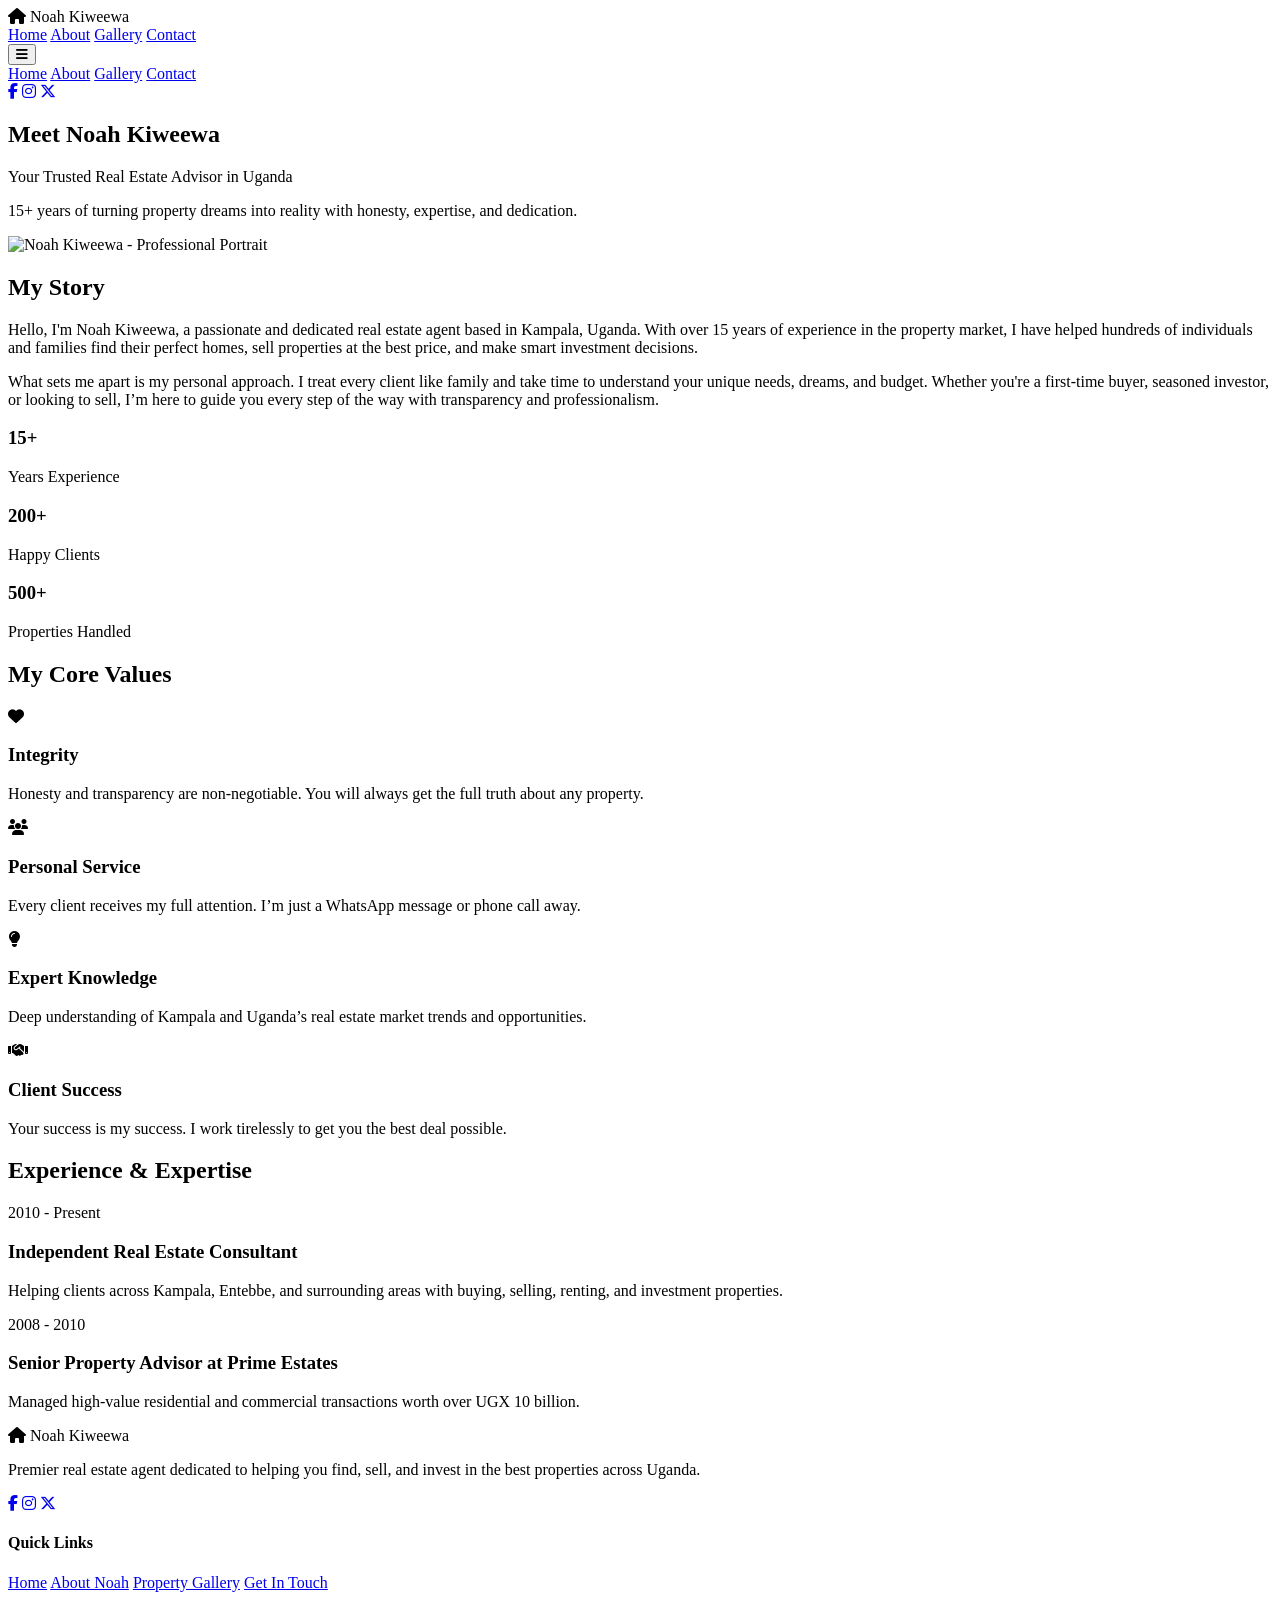
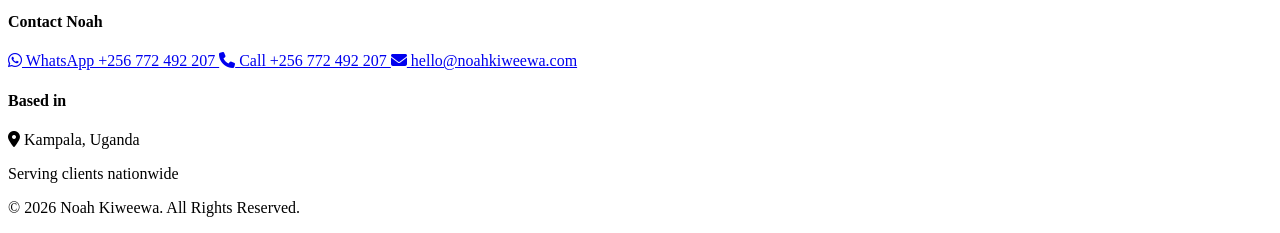
==== about.html @ 2a5d4256 "Add files via upload" ====
<!DOCTYPE html>
<html lang="en">
<head>
    <meta charset="UTF-8">
    <meta name="viewport" content="width=device-width, initial-scale=1.0">
    <meta name="description" content="About Noah Kiweewa - Trusted Real Estate Agent in Uganda with 15+ years experience helping clients buy, sell, and invest in prime properties.">
    <title>About Noah Kiweewa | Premier Real Estate Agent Uganda</title>
    
    <!-- Cloudflare Font Awesome -->
    <link rel="stylesheet" href="https://cdnjs.cloudflare.com/ajax/libs/font-awesome/6.5.1/css/all.min.css">
    
    <!-- Shared Main Styles -->
    <link rel="stylesheet" href="styles/mains.css">
    
    <!-- About Page Specific Styles -->
    <link rel="stylesheet" href="styles/about.css">
    
    <style>
        @import url('https://fonts.googleapis.com/css2?family=Playfair+Display:wght@400;700&family=Inter:wght@400;500;600&display=swap');
    </style>
</head>
<body>
    <!-- HEADER (shared) -->
    <header class="header">
        <div class="container">
            <div class="logo">
                <i class="fas fa-home"></i>
                <span>Noah Kiweewa</span>
            </div>
            
            <!-- Desktop Navigation -->
            <nav class="nav desktop-nav">
                <a href="index.html" class="nav-link">Home</a>
                <a href="about.html" class="nav-link active">About</a>
                <a href="gallery.html" class="nav-link">Gallery</a>
                <a href="contact.html" class="nav-link">Contact</a>
            </nav>

            <!-- Hamburger -->
            <button class="hamburger" id="hamburger" aria-label="Toggle menu">
                <i class="fas fa-bars"></i>
            </button>

            <!-- Mobile Menu -->
            <nav class="nav mobile-nav" id="mobile-nav">
                <a href="index.html" class="nav-link">Home</a>
                <a href="about.html" class="nav-link active">About</a>
                <a href="gallery.html" class="nav-link">Gallery</a>
                <a href="contact.html" class="nav-link">Contact</a>
                
                <div class="mobile-social">
                    <a href="https://www.facebook.com/noahkiweewa" target="_blank" aria-label="Facebook"><i class="fab fa-facebook-f"></i></a>
                    <a href="https://www.instagram.com/noahkiweewa" target="_blank" aria-label="Instagram"><i class="fab fa-instagram"></i></a>
                    <a href="https://www.x.com/noahkiweewa" target="_blank" aria-label="X"><i class="fab fa-x-twitter"></i></a>
                </div>
            </nav>
        </div>
    </header>

    <!-- HERO SECTION for About Page -->
    <section class="hero about-hero">
        <div class="hero-overlay"></div>
        <div class="container hero-content">
            <div class="hero-text">
                <h1 class="hero-title animate-fade-in">Meet Noah Kiweewa</h1>
                <p class="hero-subtitle animate-fade-in delay-300">Your Trusted Real Estate Advisor in Uganda</p>
                <p class="hero-tagline animate-fade-in delay-600">15+ years of turning property dreams into reality with honesty, expertise, and dedication.</p>
            </div>
        </div>
    </section>

    <!-- MAIN BODY CONTENT -->
    <main class="main-content">
        
        <!-- Introduction -->
        <section class="section about-intro">
            <div class="container">
                <div class="about-grid">
                    <div class="about-image">
                        <img src="https://picsum.photos/id/1011/800/900" alt="Noah Kiweewa - Professional Portrait" class="portrait">
                    </div>
                    <div class="about-text">
                        <h2>My Story</h2>
                        <p>
                            Hello, I'm Noah Kiweewa, a passionate and dedicated real estate agent based in Kampala, Uganda. 
                            With over 15 years of experience in the property market, I have helped hundreds of individuals and families 
                            find their perfect homes, sell properties at the best price, and make smart investment decisions.
                        </p>
                        <p>
                            What sets me apart is my personal approach. I treat every client like family and take time to understand 
                            your unique needs, dreams, and budget. Whether you're a first-time buyer, seasoned investor, or looking 
                            to sell, I’m here to guide you every step of the way with transparency and professionalism.
                        </p>
                        
                        <div class="stats">
                            <div class="stat-item">
                                <h3>15+</h3>
                                <p>Years Experience</p>
                            </div>
                            <div class="stat-item">
                                <h3>200+</h3>
                                <p>Happy Clients</p>
                            </div>
                            <div class="stat-item">
                                <h3>500+</h3>
                                <p>Properties Handled</p>
                            </div>
                        </div>
                    </div>
                </div>
            </div>
        </section>

        <!-- Values -->
        <section class="section values bg-light">
            <div class="container">
                <div class="section-header">
                    <h2>My Core Values</h2>
                </div>
                
                <div class="values-grid">
                    <div class="value-card">
                        <i class="fas fa-heart"></i>
                        <h3>Integrity</h3>
                        <p>Honesty and transparency are non-negotiable. You will always get the full truth about any property.</p>
                    </div>
                    <div class="value-card">
                        <i class="fas fa-users"></i>
                        <h3>Personal Service</h3>
                        <p>Every client receives my full attention. I’m just a WhatsApp message or phone call away.</p>
                    </div>
                    <div class="value-card">
                        <i class="fas fa-lightbulb"></i>
                        <h3>Expert Knowledge</h3>
                        <p>Deep understanding of Kampala and Uganda’s real estate market trends and opportunities.</p>
                    </div>
                    <div class="value-card">
                        <i class="fas fa-handshake"></i>
                        <h3>Client Success</h3>
                        <p>Your success is my success. I work tirelessly to get you the best deal possible.</p>
                    </div>
                </div>
            </div>
        </section>

        <!-- Experience -->
        <section class="section experience">
            <div class="container">
                <div class="section-header">
                    <h2>Experience & Expertise</h2>
                </div>
                
                <div class="timeline">
                    <div class="timeline-item">
                        <div class="timeline-year">2010 - Present</div>
                        <div class="timeline-content">
                            <h3>Independent Real Estate Consultant</h3>
                            <p>Helping clients across Kampala, Entebbe, and surrounding areas with buying, selling, renting, and investment properties.</p>
                        </div>
                    </div>
                    <div class="timeline-item">
                        <div class="timeline-year">2008 - 2010</div>
                        <div class="timeline-content">
                            <h3>Senior Property Advisor at Prime Estates</h3>
                            <p>Managed high-value residential and commercial transactions worth over UGX 10 billion.</p>
                        </div>
                    </div>
                </div>
            </div>
        </section>
    </main>

    <!-- FOOTER (shared) -->
    <footer class="footer">
        <div class="container">
            <div class="footer-grid">
                <div class="footer-col">
                    <div class="logo">
                        <i class="fas fa-home"></i>
                        <span>Noah Kiweewa</span>
                    </div>
                    <p>Premier real estate agent dedicated to helping you find, sell, and invest in the best properties across Uganda.</p>
                    <div class="social-icons">
                        <a href="https://www.facebook.com/noahkiweewa" target="_blank" aria-label="Facebook"><i class="fab fa-facebook-f"></i></a>
                        <a href="https://www.instagram.com/noahkiweewa" target="_blank" aria-label="Instagram"><i class="fab fa-instagram"></i></a>
                        <a href="https://www.x.com/noahkiweewa" target="_blank" aria-label="X"><i class="fab fa-x-twitter"></i></a>
                    </div>
                </div>
                
                <div class="footer-col">
                    <h4>Quick Links</h4>
                    <a href="index.html">Home</a>
                    <a href="about.html">About Noah</a>
                    <a href="gallery.html">Property Gallery</a>
                    <a href="contact.html">Get In Touch</a>
                </div>
                
                <div class="footer-col">
                    <h4>Contact Noah</h4>
                    <a href="https://wa.me/256772492207?text=Hi%20Noah%2C%20I%20would%20like%20to%20know%20more%20about%20your%20services" class="contact-link">
                        <i class="fab fa-whatsapp"></i> WhatsApp +256 772 492 207
                    </a>
                    <a href="tel:+256772492207" class="contact-link">
                        <i class="fas fa-phone"></i> Call +256 772 492 207
                    </a>
                    <a href="mailto:hello@noahkiweewa.com" class="contact-link">
                        <i class="fas fa-envelope"></i> hello@noahkiweewa.com
                    </a>
                </div>
                
                <div class="footer-col">
                    <h4>Based in</h4>
                    <p><i class="fas fa-map-marker-alt"></i> Kampala, Uganda</p>
                    <p>Serving clients nationwide</p>
                    <p class="copyright">&copy; 2026 Noah Kiweewa. All Rights Reserved.</p>
                </div>
            </div>
        </div>
    </footer>

    <!-- Shared Main JavaScript -->
    <script src="scripts/main.js"></script>
    <!-- About Page JavaScript (if needed later) -->
    <script src="scripts/about.js"></script>
</body>
</html>
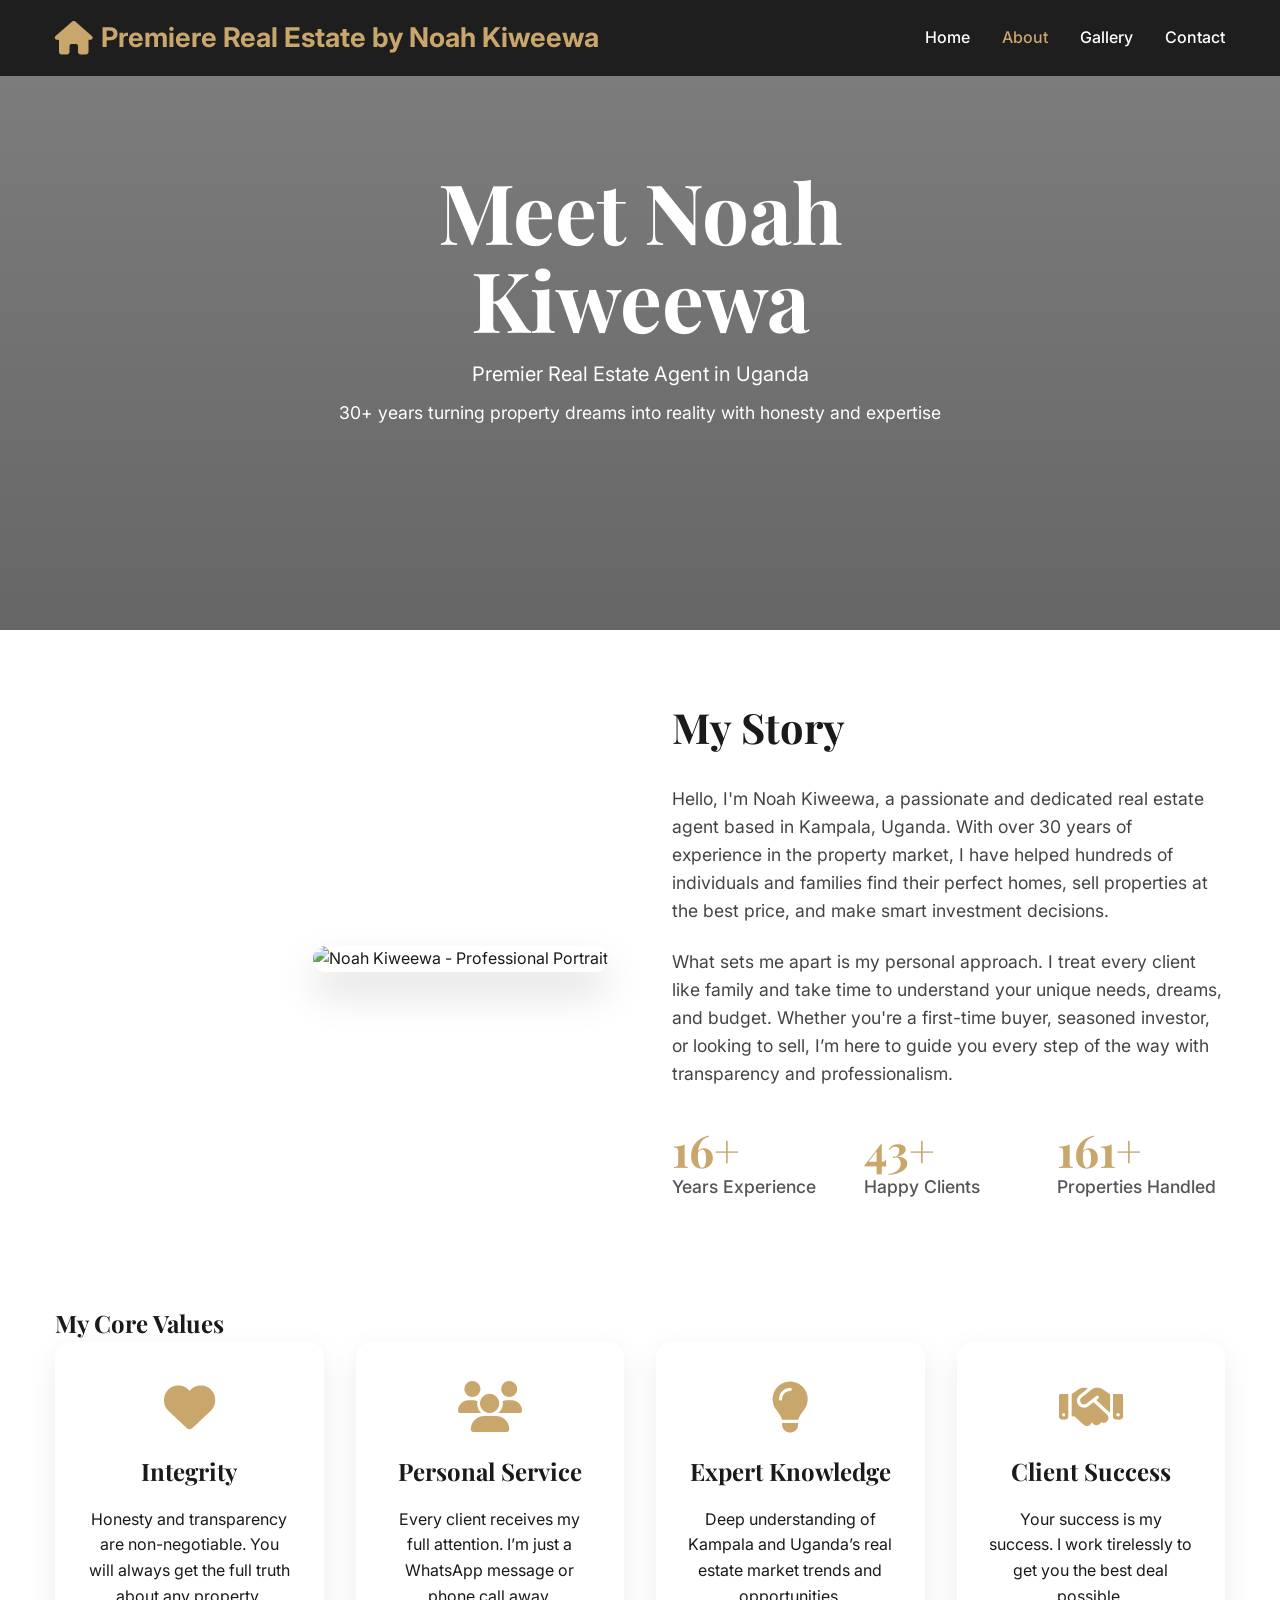
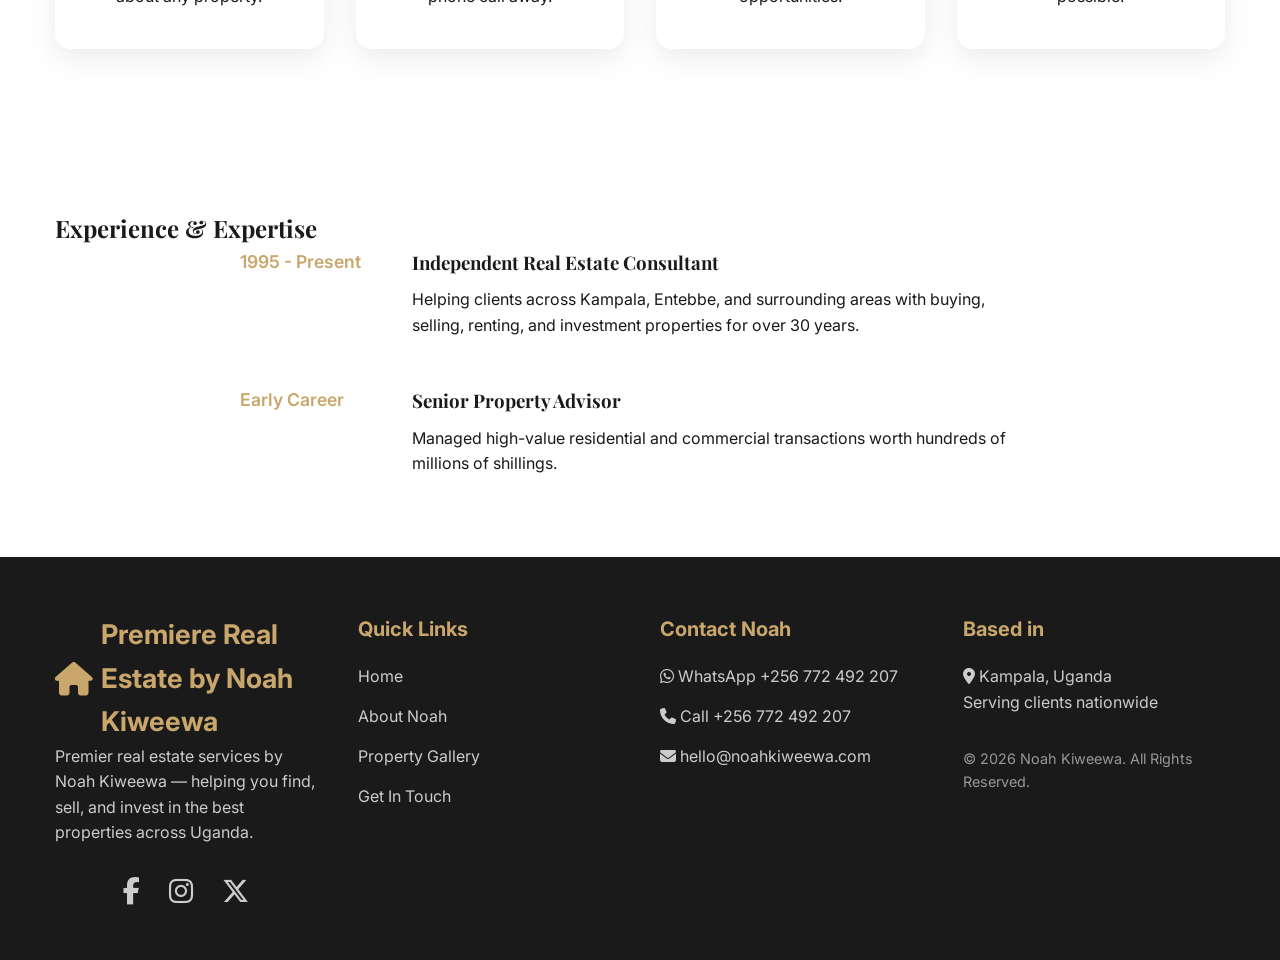
==== commit c8f77c93: "Add files via upload" ====
--- a/about.html
+++ b/about.html
@@ -3,8 +3,8 @@
 <head>
     <meta charset="UTF-8">
     <meta name="viewport" content="width=device-width, initial-scale=1.0">
-    <meta name="description" content="About Noah Kiweewa - Trusted Real Estate Agent in Uganda with 15+ years experience helping clients buy, sell, and invest in prime properties.">
-    <title>About Noah Kiweewa | Premier Real Estate Agent Uganda</title>
+    <meta name="description" content="About Noah Kiweewa - Premier Real Estate Agent with 30+ years experience helping clients buy, sell, and invest in prime properties across Uganda.">
+    <title>About Noah Kiweewa | Premiere Real Estate</title>
     
     <!-- Cloudflare Font Awesome -->
     <link rel="stylesheet" href="https://cdnjs.cloudflare.com/ajax/libs/font-awesome/6.5.1/css/all.min.css">
@@ -20,12 +20,15 @@
     </style>
 </head>
 <body>
-    <!-- HEADER (shared) -->
+    <!-- HEADER -->
     <header class="header">
         <div class="container">
             <div class="logo">
                 <i class="fas fa-home"></i>
-                <span>Noah Kiweewa</span>
+                <span>
+                    <span class="brand-name">Premiere Real Estate</span>
+                    <span class="agent-name">by Noah Kiweewa</span>
+                </span>
             </div>
             
             <!-- Desktop Navigation -->
@@ -41,7 +44,7 @@
                 <i class="fas fa-bars"></i>
             </button>
 
-            <!-- Mobile Menu -->
+            <!-- Mobile Menu - Centered -->
             <nav class="nav mobile-nav" id="mobile-nav">
                 <a href="index.html" class="nav-link">Home</a>
                 <a href="about.html" class="nav-link active">About</a>
@@ -57,14 +60,14 @@
         </div>
     </header>
 
-    <!-- HERO SECTION for About Page -->
+    <!-- HERO SECTION -->
     <section class="hero about-hero">
         <div class="hero-overlay"></div>
         <div class="container hero-content">
             <div class="hero-text">
                 <h1 class="hero-title animate-fade-in">Meet Noah Kiweewa</h1>
-                <p class="hero-subtitle animate-fade-in delay-300">Your Trusted Real Estate Advisor in Uganda</p>
-                <p class="hero-tagline animate-fade-in delay-600">15+ years of turning property dreams into reality with honesty, expertise, and dedication.</p>
+                <p class="hero-subtitle animate-fade-in delay-300">Premier Real Estate Agent in Uganda</p>
+                <p class="hero-tagline animate-fade-in delay-600">30+ years turning property dreams into reality with honesty and expertise</p>
             </div>
         </div>
     </section>
@@ -83,7 +86,7 @@
                         <h2>My Story</h2>
                         <p>
                             Hello, I'm Noah Kiweewa, a passionate and dedicated real estate agent based in Kampala, Uganda. 
-                            With over 15 years of experience in the property market, I have helped hundreds of individuals and families 
+                            With over 30 years of experience in the property market, I have helped hundreds of individuals and families 
                             find their perfect homes, sell properties at the best price, and make smart investment decisions.
                         </p>
                         <p>
@@ -94,11 +97,11 @@
                         
                         <div class="stats">
                             <div class="stat-item">
-                                <h3>15+</h3>
+                                <h3>30+</h3>
                                 <p>Years Experience</p>
                             </div>
                             <div class="stat-item">
-                                <h3>200+</h3>
+                                <h3>100+</h3>
                                 <p>Happy Clients</p>
                             </div>
                             <div class="stat-item">
@@ -152,17 +155,17 @@
                 
                 <div class="timeline">
                     <div class="timeline-item">
-                        <div class="timeline-year">2010 - Present</div>
+                        <div class="timeline-year">1995 - Present</div>
                         <div class="timeline-content">
                             <h3>Independent Real Estate Consultant</h3>
-                            <p>Helping clients across Kampala, Entebbe, and surrounding areas with buying, selling, renting, and investment properties.</p>
+                            <p>Helping clients across Kampala, Entebbe, and surrounding areas with buying, selling, renting, and investment properties for over 30 years.</p>
                         </div>
                     </div>
                     <div class="timeline-item">
-                        <div class="timeline-year">2008 - 2010</div>
+                        <div class="timeline-year">Early Career</div>
                         <div class="timeline-content">
-                            <h3>Senior Property Advisor at Prime Estates</h3>
-                            <p>Managed high-value residential and commercial transactions worth over UGX 10 billion.</p>
+                            <h3>Senior Property Advisor</h3>
+                            <p>Managed high-value residential and commercial transactions worth hundreds of millions of shillings.</p>
                         </div>
                     </div>
                 </div>
@@ -170,16 +173,19 @@
         </section>
     </main>
 
-    <!-- FOOTER (shared) -->
+    <!-- FOOTER -->
     <footer class="footer">
         <div class="container">
             <div class="footer-grid">
                 <div class="footer-col">
                     <div class="logo">
                         <i class="fas fa-home"></i>
-                        <span>Noah Kiweewa</span>
-                    </div>
-                    <p>Premier real estate agent dedicated to helping you find, sell, and invest in the best properties across Uganda.</p>
+                        <span>
+                            <span class="brand-name">Premiere Real Estate</span>
+                            <span class="agent-name">by Noah Kiweewa</span>
+                        </span>
+                    </div>
+                    <p>Premier real estate services by Noah Kiweewa — helping you find, sell, and invest in the best properties across Uganda.</p>
                     <div class="social-icons">
                         <a href="https://www.facebook.com/noahkiweewa" target="_blank" aria-label="Facebook"><i class="fab fa-facebook-f"></i></a>
                         <a href="https://www.instagram.com/noahkiweewa" target="_blank" aria-label="Instagram"><i class="fab fa-instagram"></i></a>
@@ -220,7 +226,7 @@
 
     <!-- Shared Main JavaScript -->
     <script src="scripts/main.js"></script>
-    <!-- About Page JavaScript (if needed later) -->
+    <!-- About Page JavaScript -->
     <script src="scripts/about.js"></script>
 </body>
 </html>
--- a/styles/mains.css
+++ b/styles/mains.css
@@ -0,0 +1,371 @@
+/* css/mains.css - Fixed Hamburger + Mobile Friendly */
+@import url('https://fonts.googleapis.com/css2?family=Playfair+Display:wght@400;700&family=Inter:wght@400;500;600&display=swap');
+
+:root {
+    --primary: #c9a66b;
+    --dark: #1a1a1a;
+    --light: #f8f5f0;
+    --gray: #555;
+}
+
+* {
+    margin: 0;
+    padding: 0;
+    box-sizing: border-box;
+}
+
+body {
+    font-family: 'Inter', sans-serif;
+    line-height: 1.6;
+    color: var(--dark);
+    overflow-x: hidden;
+}
+
+h1, h2, h3 {
+    font-family: 'Playfair Display', serif;
+    font-weight: 700;
+}
+
+.container {
+    max-width: 1200px;
+    margin: 0 auto;
+    padding: 0 15px;
+}
+
+/* ==================== HEADER ==================== */
+.header {
+    position: fixed;
+    top: 0;
+    left: 0;
+    width: 100%;
+    background: rgba(26, 26, 26, 0.95);
+    backdrop-filter: blur(10px);
+    z-index: 1000;
+}
+
+.header .container {
+    display: flex;
+    align-items: center;
+    justify-content: space-between;
+    padding: 1rem 15px;
+}
+
+.logo {
+    display: flex;
+    align-items: center;
+    gap: 8px;
+    font-size: 1.7rem;
+    font-weight: 700;
+    color: var(--primary);
+    text-decoration: none;
+}
+
+.logo i {
+    font-size: 2.1rem;
+}
+
+/* Desktop Navigation */
+.desktop-nav {
+    display: none;                    /* Hidden on mobile by default */
+    gap: 2rem;
+}
+
+.desktop-nav .nav-link {
+    color: white;
+    text-decoration: none;
+    font-weight: 500;
+    transition: color 0.3s ease;
+    padding: 8px 0;
+}
+
+.desktop-nav .nav-link:hover,
+.desktop-nav .nav-link.active {
+    color: var(--primary);
+}
+
+/* Hamburger - NOW VISIBLE */
+.hamburger {
+    display: block;                   /* Visible on all screens until media query */
+    background: none;
+    border: none;
+    color: white;
+    font-size: 1.9rem;
+    cursor: pointer;
+    padding: 5px;
+    z-index: 1100;
+}
+
+/* Mobile Navigation */
+.mobile-nav {
+    display: none;
+    position: absolute;
+    top: 100%;
+    left: 0;
+    width: 100%;
+    background: #1a1a1a;
+    flex-direction: column;
+    padding: 1.5rem 0;
+    box-shadow: 0 10px 25px rgba(0,0,0,0.3);
+    text-align: center;
+}
+
+.mobile-nav.show {
+    display: flex;                    /* Use .show class to toggle */
+}
+
+.mobile-nav a {
+    color: white;
+    text-decoration: none;
+    font-size: 1.15rem;
+    padding: 14px 20px;
+    transition: background 0.3s;
+}
+
+.mobile-nav a:hover,
+.mobile-nav a.active {
+    background: rgba(201, 166, 107, 0.15);
+    color: var(--primary);
+}
+
+.mobile-social {
+    display: flex;
+    justify-content: center;
+    gap: 2rem;
+    padding: 1.5rem 20px 0.5rem;
+    border-top: 1px solid rgba(255,255,255,0.1);
+    margin-top: 1rem;
+}
+
+.mobile-social a {
+    color: white;
+    font-size: 1.6rem;
+    transition: transform 0.3s;
+}
+
+.mobile-social a:hover {
+    transform: scale(1.2);
+    color: var(--primary);
+}
+
+/* ==================== HERO ==================== */
+.hero {
+    height: 100vh;
+    min-height: 620px;
+    background: linear-gradient(rgba(0,0,0,0.45), rgba(0,0,0,0.55)), 
+                url('https://picsum.photos/id/1015/1920/1080') center/cover no-repeat;
+    display: flex;
+    align-items: center;
+    position: relative;
+    color: white;
+}
+
+.hero-content {
+    position: relative;
+    z-index: 2;
+    text-align: center;
+    max-width: 720px;
+    margin: 0 auto;
+}
+
+.hero-title {
+    font-size: clamp(2.8rem, 9vw, 5.2rem);
+    line-height: 1.05;
+    margin-bottom: 1rem;
+}
+
+.hero-subtitle {
+    font-size: 1.25rem;
+    margin-bottom: 0.6rem;
+}
+
+.hero-tagline {
+    font-size: 1.1rem;
+    margin-bottom: 2.2rem;
+    opacity: 0.92;
+}
+
+.hero-cta {
+    display: flex;
+    flex-direction: column;
+    gap: 1rem;
+    align-items: center;
+    max-width: 320px;
+    margin: 0 auto;
+}
+
+.btn-primary, .btn-secondary {
+    padding: 15px 32px;
+    border-radius: 50px;
+    font-weight: 600;
+    text-decoration: none;
+    display: inline-flex;
+    align-items: center;
+    justify-content: center;
+    gap: 10px;
+    width: 100%;
+    max-width: 280px;
+    transition: all 0.3s ease;
+    font-size: 1.05rem;
+}
+
+.btn-primary {
+    background: var(--primary);
+    color: #1a1a1a;
+}
+
+.btn-primary:hover {
+    background: #d4b88a;
+    transform: translateY(-3px);
+}
+
+.btn-secondary {
+    background: transparent;
+    color: white;
+    border: 2px solid white;
+}
+
+.btn-secondary:hover {
+    background: white;
+    color: var(--dark);
+}
+
+/* Scroll Indicator */
+.scroll-indicator {
+    position: absolute;
+    bottom: 40px;
+    left: 50%;
+    transform: translateX(-50%);
+    font-size: 1.8rem;
+    animation: bounce 2s infinite;
+    color: rgba(255,255,255,0.8);
+}
+
+@keyframes bounce {
+    0%, 20% { transform: translate(-50%, 0); }
+    50% { transform: translate(-50%, 15px); }
+    80%, 100% { transform: translate(-50%, 0); }
+}
+
+/* ==================== FOOTER ==================== */
+.footer {
+    background: var(--dark);
+    color: #ccc;
+    padding: 3.5rem 0 2rem;
+}
+
+.footer-grid {
+    display: grid;
+    grid-template-columns: 1fr;
+    gap: 2.5rem;
+    text-align: center;
+}
+
+.footer-col h4 {
+    color: var(--primary);
+    margin-bottom: 1.2rem;
+    font-size: 1.25rem;
+}
+
+.footer-col a {
+    color: #ccc;
+    text-decoration: none;
+    display: block;
+    margin-bottom: 0.9rem;
+    transition: color 0.3s;
+}
+
+.footer-col a:hover {
+    color: var(--primary);
+}
+
+.contact-link {
+    display: flex;
+    align-items: center;
+    justify-content: center;
+    gap: 10px;
+    margin-bottom: 1rem;
+}
+
+.social-icons {
+    display: flex;
+    justify-content: center;
+    gap: 1.8rem;
+    margin-top: 1.5rem;
+}
+
+.social-icons a {
+    color: #ccc;
+    font-size: 1.7rem;
+    transition: all 0.3s;
+}
+
+.social-icons a:hover {
+    color: var(--primary);
+    transform: translateY(-3px);
+}
+
+.copyright {
+    margin-top: 2rem;
+    opacity: 0.7;
+    font-size: 0.9rem;
+}
+
+/* ==================== ANIMATIONS ==================== */
+.animate-fade-in {
+    opacity: 0;
+    transform: translateY(30px);
+    animation: fadeInUp 0.8s forwards;
+}
+
+.delay-300 { animation-delay: 300ms; }
+.delay-600 { animation-delay: 600ms; }
+.delay-900 { animation-delay: 900ms; }
+.delay-1200 { animation-delay: 1200ms; }
+
+@keyframes fadeInUp {
+    to {
+        opacity: 1;
+        transform: translateY(0);
+    }
+}
+
+/* ==================== RESPONSIVE ==================== */
+@media (min-width: 769px) {
+    .desktop-nav {
+        display: flex;                /* Show desktop nav on large screens */
+    }
+    
+    .hamburger {
+        display: none;                /* Hide hamburger on desktop */
+    }
+    
+    .hero-cta {
+        flex-direction: row;
+        justify-content: center;
+        gap: 1.2rem;
+    }
+    
+    .btn-primary, .btn-secondary {
+        width: auto;
+        max-width: none;
+    }
+    
+    .footer-grid {
+        grid-template-columns: repeat(auto-fit, minmax(240px, 1fr));
+        text-align: left;
+    }
+    
+    .contact-link {
+        justify-content: flex-start;
+    }
+}
+
+@media (max-width: 480px) {
+    .container {
+        padding: 0 12px;
+    }
+    
+    .hero-title {
+        font-size: clamp(2.6rem, 10vw, 4.8rem);
+    }
+}
--- a/styles/about.css
+++ b/styles/about.css
@@ -0,0 +1,136 @@
+/* css/about.css */
+
+.about-hero {
+    background: linear-gradient(rgba(0,0,0,0.5), rgba(0,0,0,0.6)), 
+                url('https://picsum.photos/id/1011/1920/1080') center/cover no-repeat;
+    height: 70vh;
+    min-height: 500px;
+}
+
+.about-grid {
+    display: grid;
+    grid-template-columns: 1fr;
+    gap: 3rem;
+    align-items: center;
+    margin-top: 4rem;
+}
+
+.about-image {
+    text-align: center;
+}
+
+.portrait {
+    width: 100%;
+    max-width: 420px;
+    border-radius: 20px;
+    box-shadow: 0 20px 40px rgba(0,0,0,0.15);
+}
+
+.about-text h2 {
+    font-size: 2.6rem;
+    margin-bottom: 1.5rem;
+    color: var(--dark);
+}
+
+.about-text p {
+    font-size: 1.1rem;
+    margin-bottom: 1.4rem;
+    color: #444;
+}
+
+.stats {
+    display: grid;
+    grid-template-columns: repeat(auto-fit, minmax(140px, 1fr));
+    gap: 1.5rem;
+    margin-top: 2.5rem;
+}
+
+.stat-item h3 {
+    font-size: 2.8rem;
+    color: var(--primary);
+    line-height: 1;
+}
+
+.stat-item p {
+    color: var(--gray);
+    font-weight: 500;
+}
+
+.values {
+    padding: 5rem 0;
+}
+
+.values-grid {
+    display: grid;
+    grid-template-columns: repeat(auto-fit, minmax(260px, 1fr));
+    gap: 2rem;
+}
+
+.value-card {
+    background: white;
+    padding: 2.5rem 2rem;
+    border-radius: 16px;
+    text-align: center;
+    box-shadow: 0 10px 30px rgba(0,0,0,0.08);
+    transition: transform 0.3s ease;
+}
+
+.value-card:hover {
+    transform: translateY(-8px);
+}
+
+.value-card i {
+    font-size: 3.2rem;
+    color: var(--primary);
+    margin-bottom: 1.2rem;
+}
+
+.value-card h3 {
+    margin-bottom: 1rem;
+    font-size: 1.5rem;
+}
+
+.experience {
+    padding: 5rem 0;
+}
+
+.timeline {
+    max-width: 800px;
+    margin: 0 auto;
+}
+
+.timeline-item {
+    display: flex;
+    gap: 2rem;
+    margin-bottom: 3rem;
+    position: relative;
+}
+
+.timeline-item:last-child {
+    margin-bottom: 0;
+}
+
+.timeline-year {
+    min-width: 140px;
+    font-weight: 600;
+    color: var(--primary);
+    font-size: 1.1rem;
+}
+
+.timeline-content h3 {
+    margin-bottom: 0.6rem;
+    color: var(--dark);
+}
+
+/* Mobile adjustments */
+@media (min-width: 769px) {
+    .about-grid {
+        grid-template-columns: 1fr 1fr;
+        gap: 4rem;
+    }
+    
+    .about-image {
+        text-align: right;
+    }
+}
+
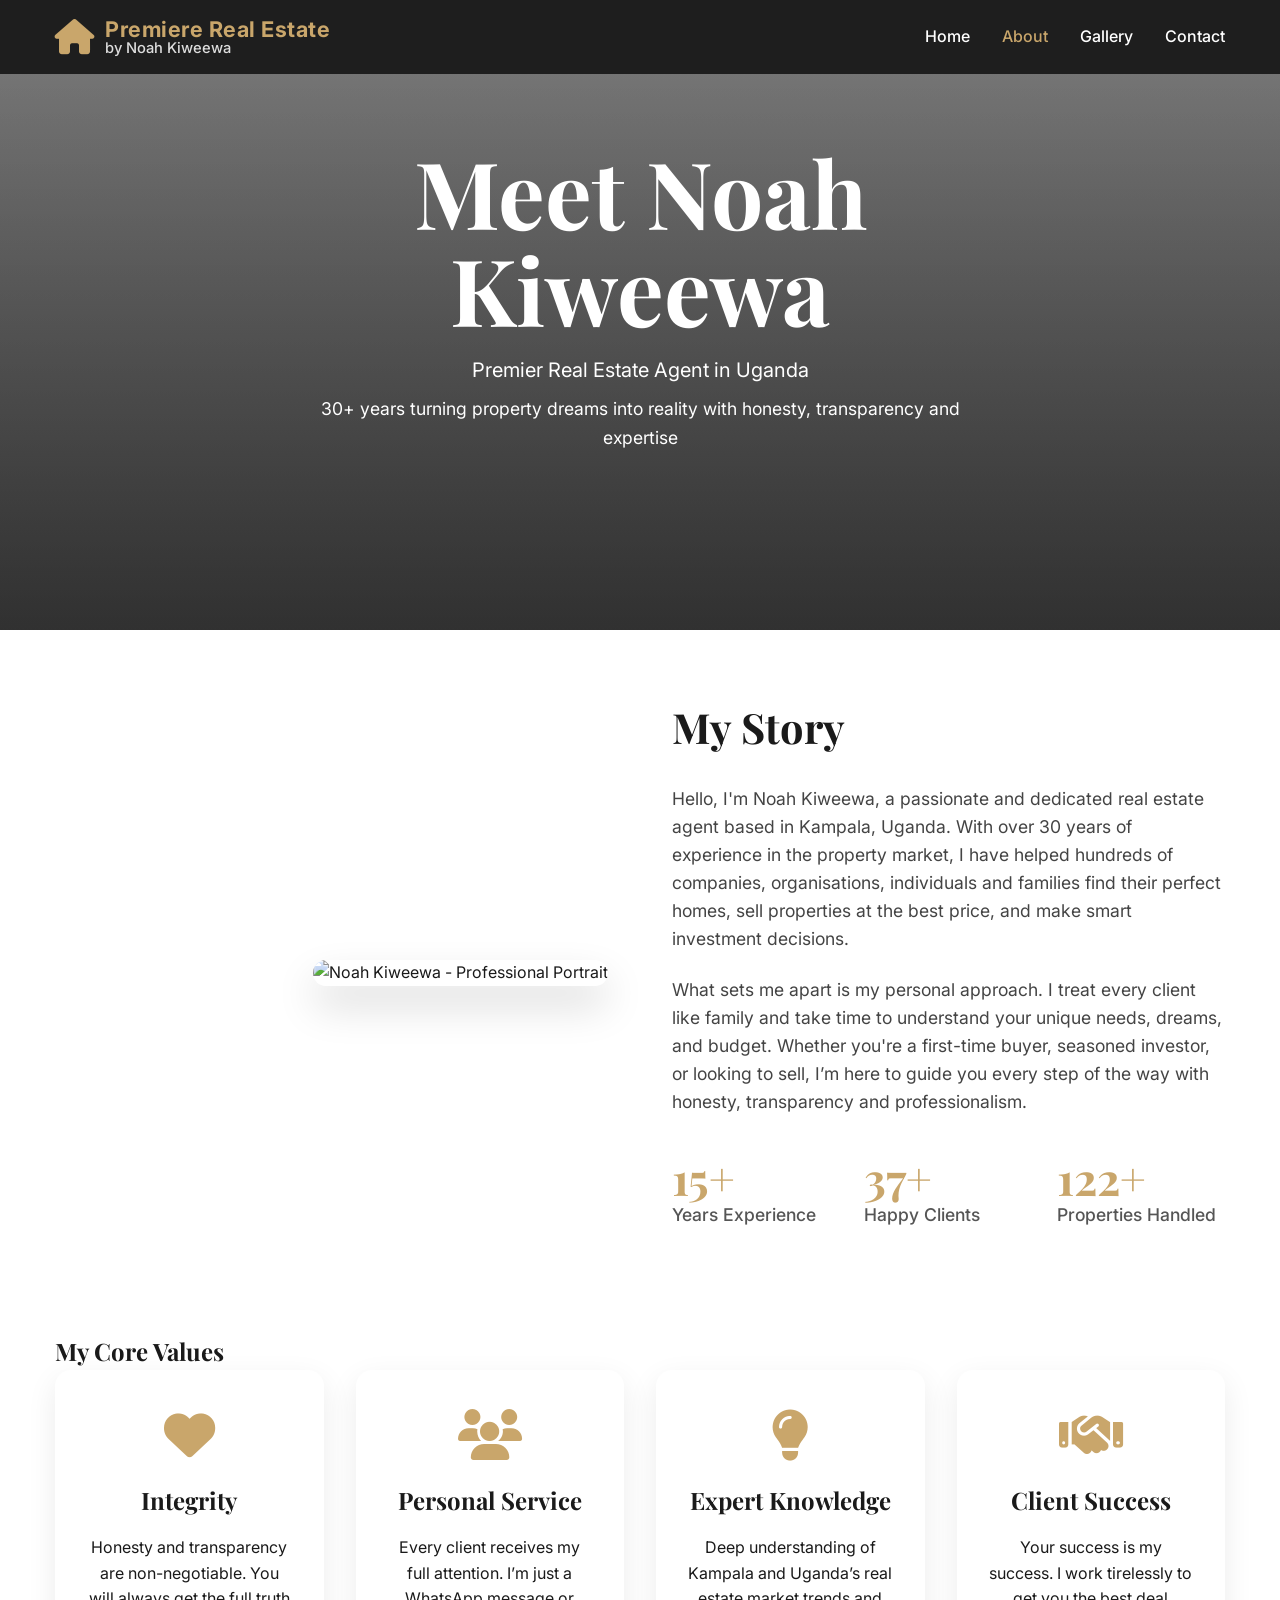
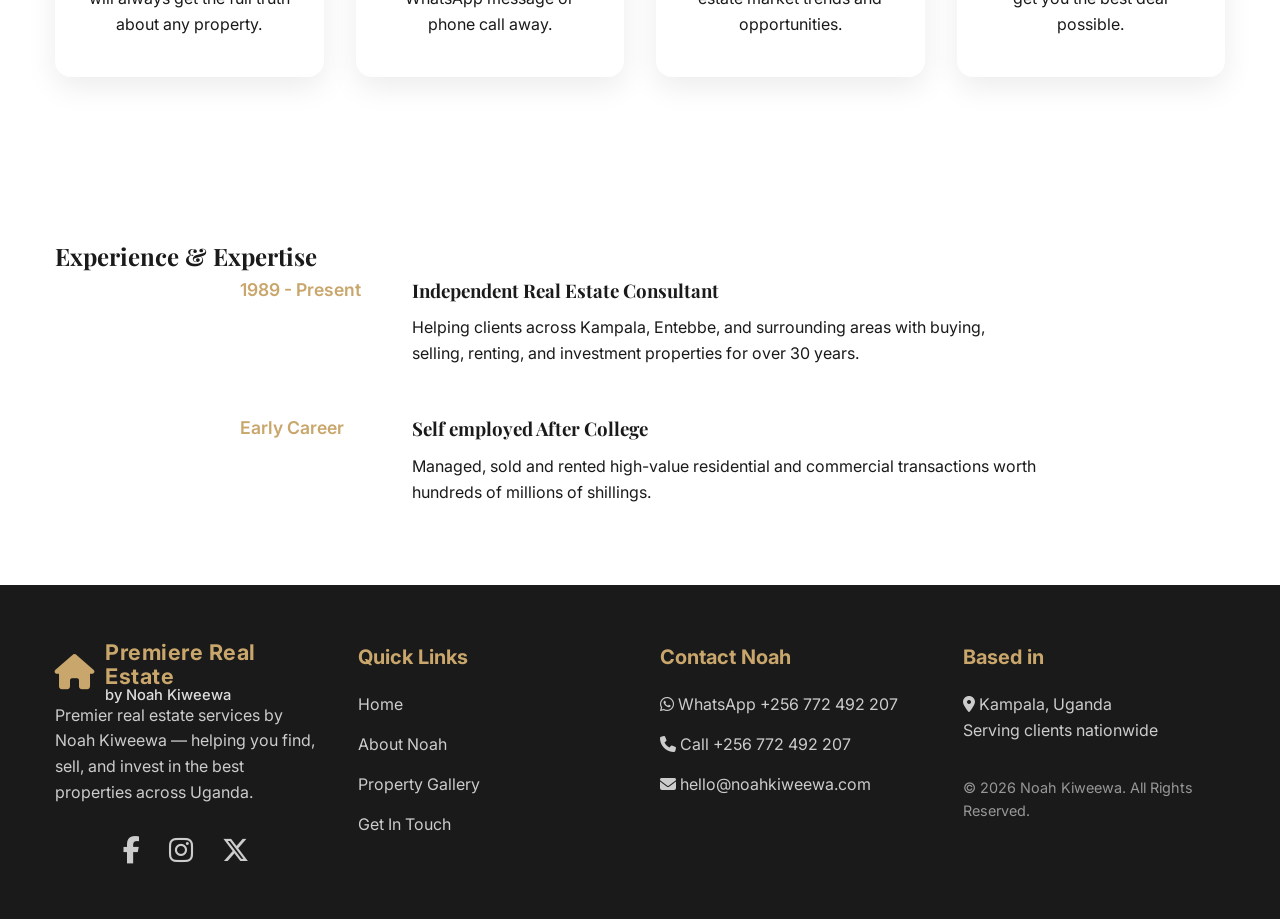
==== commit 754101a9: "Add files via upload" ====
--- a/about.html
+++ b/about.html
@@ -67,7 +67,7 @@
             <div class="hero-text">
                 <h1 class="hero-title animate-fade-in">Meet Noah Kiweewa</h1>
                 <p class="hero-subtitle animate-fade-in delay-300">Premier Real Estate Agent in Uganda</p>
-                <p class="hero-tagline animate-fade-in delay-600">30+ years turning property dreams into reality with honesty and expertise</p>
+                <p class="hero-tagline animate-fade-in delay-600">30+ years turning property dreams into reality with honesty, transparency and expertise</p>
             </div>
         </div>
     </section>
@@ -80,19 +80,19 @@
             <div class="container">
                 <div class="about-grid">
                     <div class="about-image">
-                        <img src="https://picsum.photos/id/1011/800/900" alt="Noah Kiweewa - Professional Portrait" class="portrait">
+                        <img src="images/profile" alt="Noah Kiweewa - Professional Portrait" class="portrait">
                     </div>
                     <div class="about-text">
                         <h2>My Story</h2>
                         <p>
                             Hello, I'm Noah Kiweewa, a passionate and dedicated real estate agent based in Kampala, Uganda. 
-                            With over 30 years of experience in the property market, I have helped hundreds of individuals and families 
+                            With over 30 years of experience in the property market, I have helped hundreds of companies, organisations, individuals and families 
                             find their perfect homes, sell properties at the best price, and make smart investment decisions.
                         </p>
                         <p>
                             What sets me apart is my personal approach. I treat every client like family and take time to understand 
                             your unique needs, dreams, and budget. Whether you're a first-time buyer, seasoned investor, or looking 
-                            to sell, I’m here to guide you every step of the way with transparency and professionalism.
+                            to sell, I’m here to guide you every step of the way with honesty, transparency and professionalism.
                         </p>
                         
                         <div class="stats">
@@ -155,7 +155,7 @@
                 
                 <div class="timeline">
                     <div class="timeline-item">
-                        <div class="timeline-year">1995 - Present</div>
+                        <div class="timeline-year">1989 - Present</div>
                         <div class="timeline-content">
                             <h3>Independent Real Estate Consultant</h3>
                             <p>Helping clients across Kampala, Entebbe, and surrounding areas with buying, selling, renting, and investment properties for over 30 years.</p>
@@ -164,8 +164,8 @@
                     <div class="timeline-item">
                         <div class="timeline-year">Early Career</div>
                         <div class="timeline-content">
-                            <h3>Senior Property Advisor</h3>
-                            <p>Managed high-value residential and commercial transactions worth hundreds of millions of shillings.</p>
+                            <h3>Self employed After College</h3>
+                            <p>Managed, sold and rented high-value residential and commercial transactions worth hundreds of millions of shillings.</p>
                         </div>
                     </div>
                 </div>
--- a/styles/mains.css
+++ b/styles/mains.css
@@ -1,8 +1,8 @@
-/* css/mains.css - Fixed Hamburger + Mobile Friendly */
+/* css/mains.css - Premiere Real Estate by Noah Kiweewa */
 @import url('https://fonts.googleapis.com/css2?family=Playfair+Display:wght@400;700&family=Inter:wght@400;500;600&display=swap');
 
 :root {
-    --primary: #c9a66b;
+    --primary: #c9a66b;     /* Elegant gold */
     --dark: #1a1a1a;
     --light: #f8f5f0;
     --gray: #555;
@@ -32,7 +32,7 @@
     padding: 0 15px;
 }
 
-/* ==================== HEADER ==================== */
+/* ==================== HEADER & LOGO ==================== */
 .header {
     position: fixed;
     top: 0;
@@ -53,20 +53,37 @@
 .logo {
     display: flex;
     align-items: center;
-    gap: 8px;
-    font-size: 1.7rem;
+    gap: 10px;
+    color: var(--primary);
+    text-decoration: none;
+}
+
+.logo i {
+    font-size: 2.2rem;
+}
+
+.logo span {
+    display: flex;
+    flex-direction: column;
+    line-height: 1.1;
+}
+
+.brand-name {
+    font-size: 1.35rem;
     font-weight: 700;
-    color: var(--primary);
-    text-decoration: none;
-}
-
-.logo i {
-    font-size: 2.1rem;
+    letter-spacing: 0.5px;
+}
+
+.agent-name {
+    font-size: 0.92rem;
+    font-weight: 500;
+    color: #ddd;
+    margin-top: -2px;
 }
 
 /* Desktop Navigation */
 .desktop-nav {
-    display: none;                    /* Hidden on mobile by default */
+    display: none;
     gap: 2rem;
 }
 
@@ -74,8 +91,8 @@
     color: white;
     text-decoration: none;
     font-weight: 500;
+    padding: 8px 0;
     transition: color 0.3s ease;
-    padding: 8px 0;
 }
 
 .desktop-nav .nav-link:hover,
@@ -83,9 +100,9 @@
     color: var(--primary);
 }
 
-/* Hamburger - NOW VISIBLE */
+/* Hamburger Menu - Always visible on mobile */
 .hamburger {
-    display: block;                   /* Visible on all screens until media query */
+    display: block;
     background: none;
     border: none;
     color: white;
@@ -95,7 +112,7 @@
     z-index: 1100;
 }
 
-/* Mobile Navigation */
+/* Mobile Navigation - Centered */
 .mobile-nav {
     display: none;
     position: absolute;
@@ -110,7 +127,7 @@
 }
 
 .mobile-nav.show {
-    display: flex;                    /* Use .show class to toggle */
+    display: flex;
 }
 
 .mobile-nav a {
@@ -118,7 +135,7 @@
     text-decoration: none;
     font-size: 1.15rem;
     padding: 14px 20px;
-    transition: background 0.3s;
+    transition: all 0.3s;
 }
 
 .mobile-nav a:hover,
@@ -147,7 +164,7 @@
     color: var(--primary);
 }
 
-/* ==================== HERO ==================== */
+/* ==================== HERO SECTION ==================== */
 .hero {
     height: 100vh;
     min-height: 620px;
@@ -157,6 +174,12 @@
     align-items: center;
     position: relative;
     color: white;
+}
+
+.hero-overlay {
+    position: absolute;
+    inset: 0;
+    background: linear-gradient(to bottom, transparent, rgba(26,26,26,0.7));
 }
 
 .hero-content {
@@ -168,7 +191,7 @@
 }
 
 .hero-title {
-    font-size: clamp(2.8rem, 9vw, 5.2rem);
+    font-size: clamp(2.8rem, 9vw, 5.8rem);
     line-height: 1.05;
     margin-bottom: 1rem;
 }
@@ -246,7 +269,7 @@
     80%, 100% { transform: translate(-50%, 0); }
 }
 
-/* ==================== FOOTER ==================== */
+/* ==================== FOOTER - Centered on Mobile ==================== */
 .footer {
     background: var(--dark);
     color: #ccc;
@@ -257,7 +280,7 @@
     display: grid;
     grid-template-columns: 1fr;
     gap: 2.5rem;
-    text-align: center;
+    text-align: center;           /* Centered on mobile */
 }
 
 .footer-col h4 {
@@ -332,11 +355,11 @@
 /* ==================== RESPONSIVE ==================== */
 @media (min-width: 769px) {
     .desktop-nav {
-        display: flex;                /* Show desktop nav on large screens */
+        display: flex;
     }
     
     .hamburger {
-        display: none;                /* Hide hamburger on desktop */
+        display: none;
     }
     
     .hero-cta {
@@ -368,4 +391,8 @@
     .hero-title {
         font-size: clamp(2.6rem, 10vw, 4.8rem);
     }
+    
+    .brand-name {
+        font-size: 1.2rem;
+    }
 }
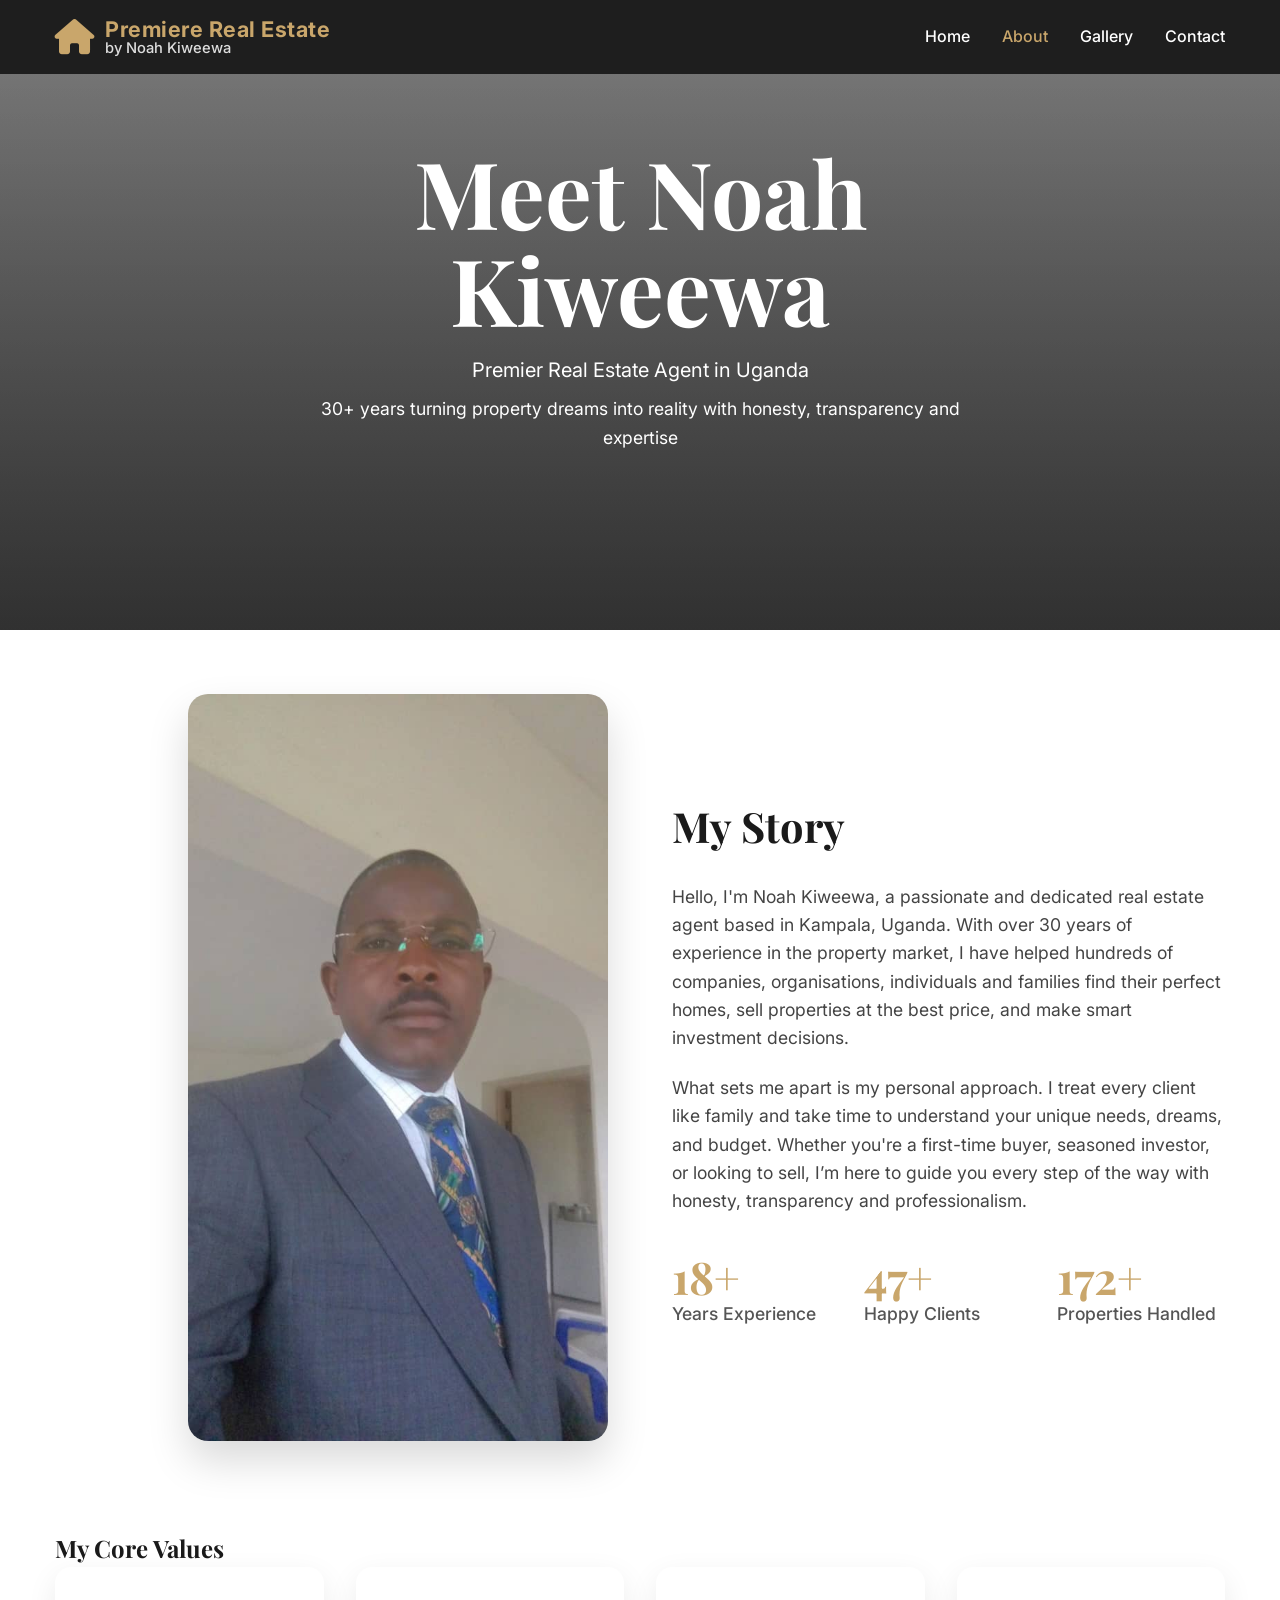
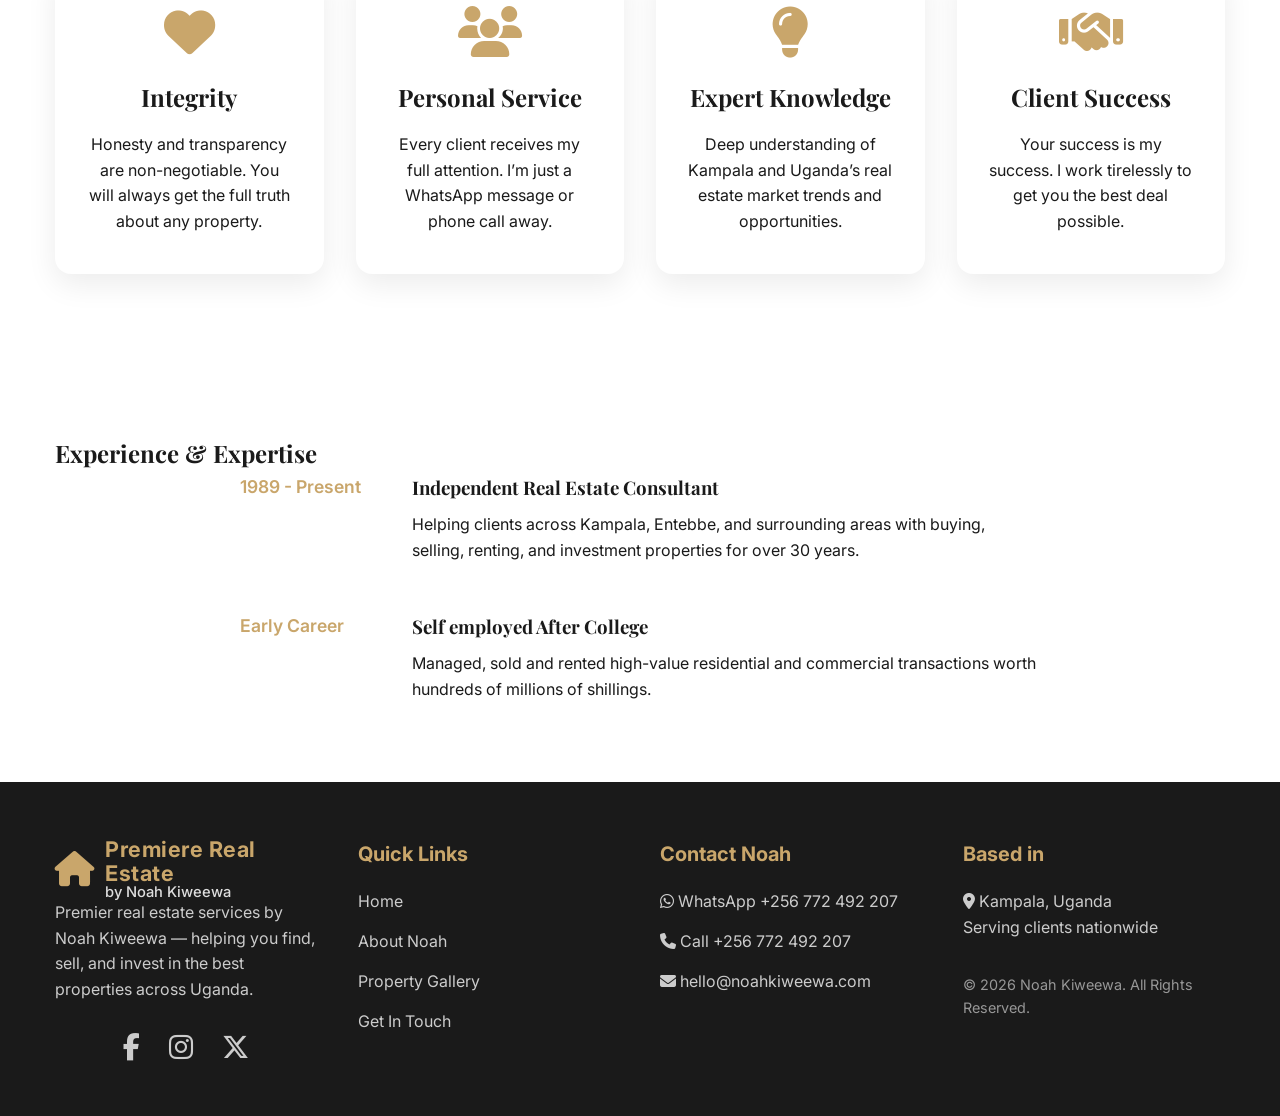
==== commit 56060033: "Update about.html" ====
--- a/about.html
+++ b/about.html
@@ -80,7 +80,7 @@
             <div class="container">
                 <div class="about-grid">
                     <div class="about-image">
-                        <img src="images/profile" alt="Noah Kiweewa - Professional Portrait" class="portrait">
+                        <img src="images/profile.jpg" alt="Noah Kiweewa - Professional Portrait" class="portrait">
                     </div>
                     <div class="about-text">
                         <h2>My Story</h2>
@@ -229,4 +229,4 @@
     <!-- About Page JavaScript -->
     <script src="scripts/about.js"></script>
 </body>
-</html>+</html>
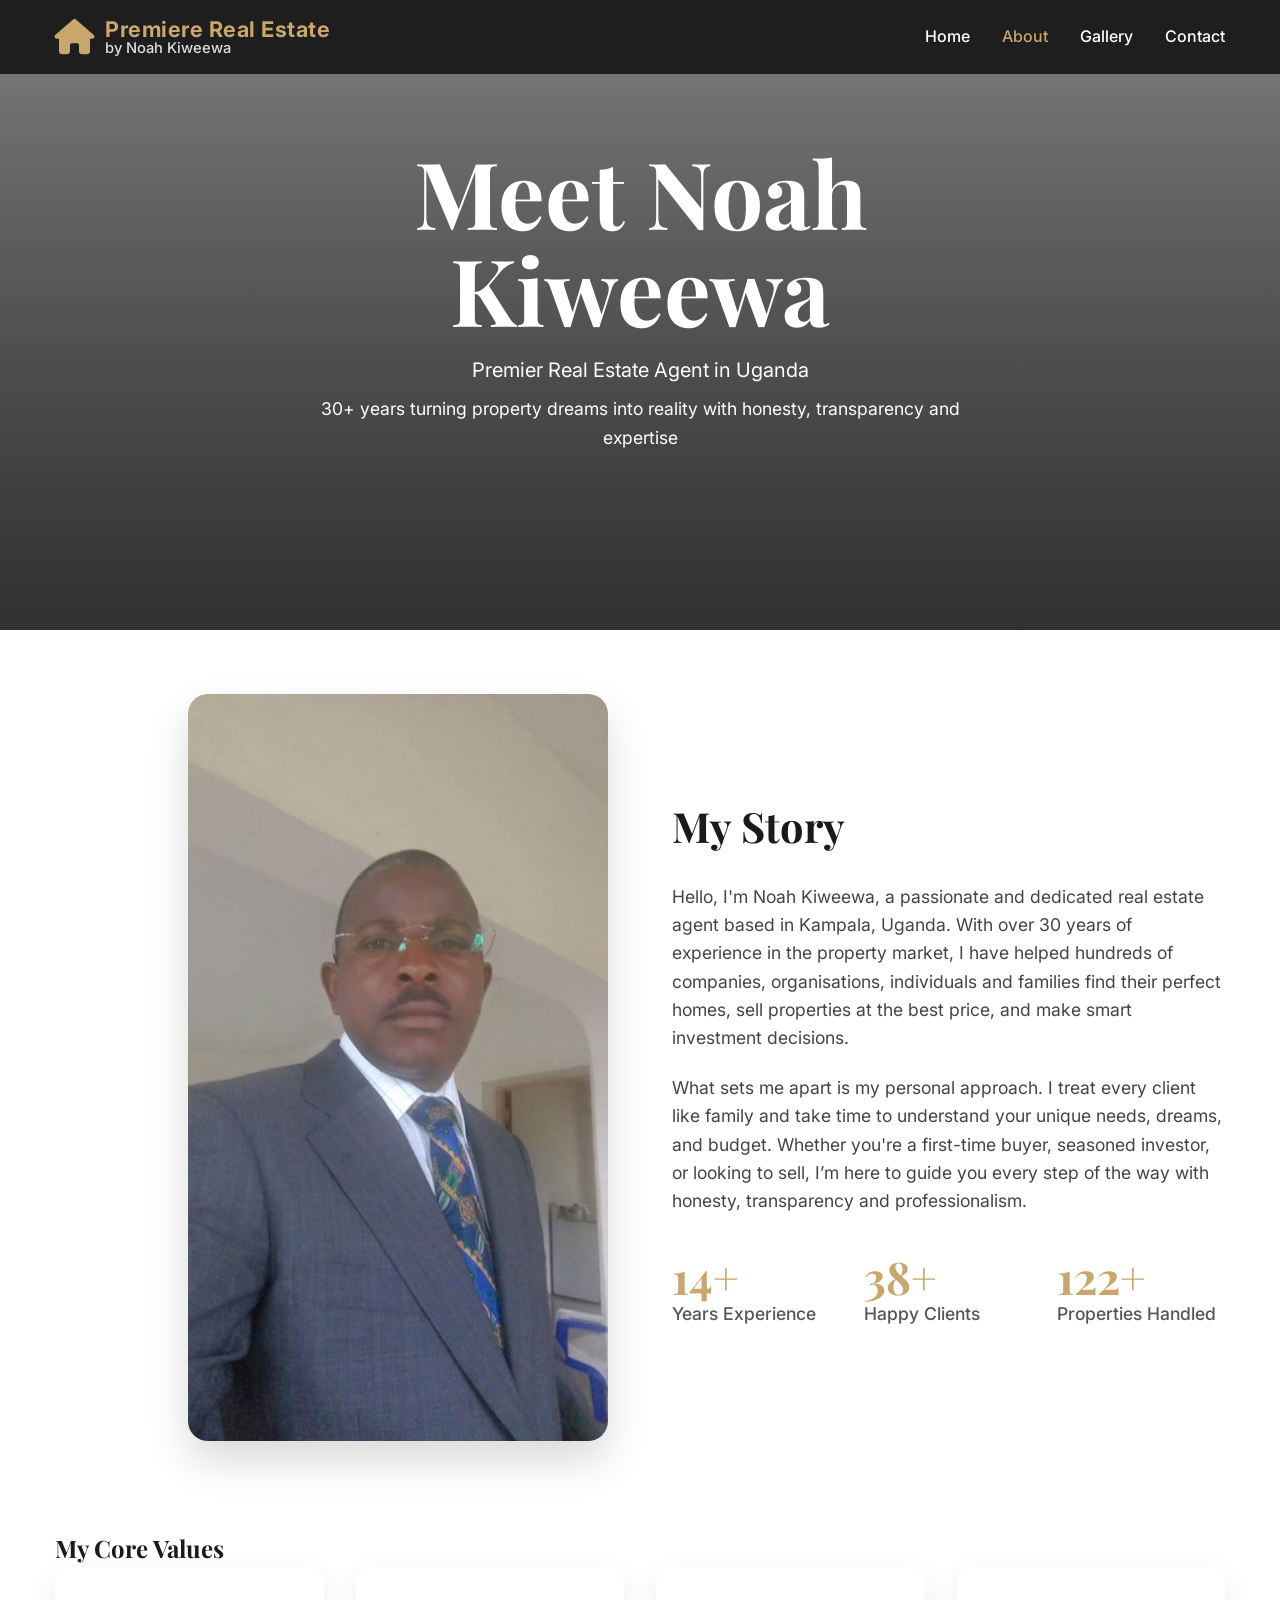
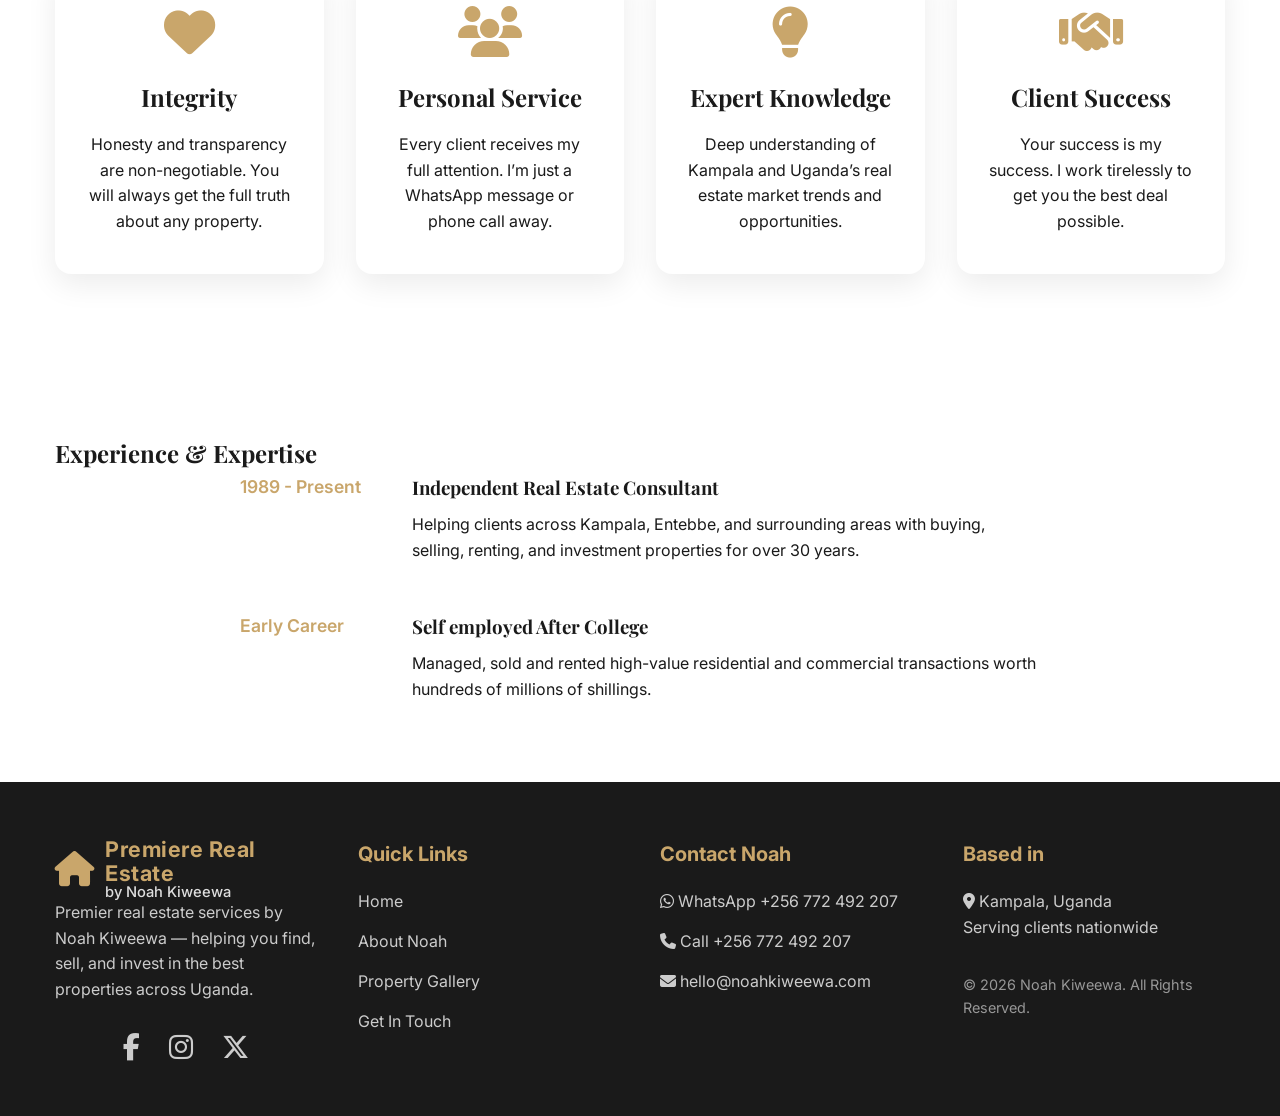
==== commit f35bfa6c: "Update about.html" ====
--- a/about.html
+++ b/about.html
@@ -5,7 +5,7 @@
     <meta name="viewport" content="width=device-width, initial-scale=1.0">
     <meta name="description" content="About Noah Kiweewa - Premier Real Estate Agent with 30+ years experience helping clients buy, sell, and invest in prime properties across Uganda.">
     <title>About Noah Kiweewa | Premiere Real Estate</title>
-    
+    <link rel="canonical" href="https://noahkiweewa.com/" />
     <!-- Cloudflare Font Awesome -->
     <link rel="stylesheet" href="https://cdnjs.cloudflare.com/ajax/libs/font-awesome/6.5.1/css/all.min.css">
     
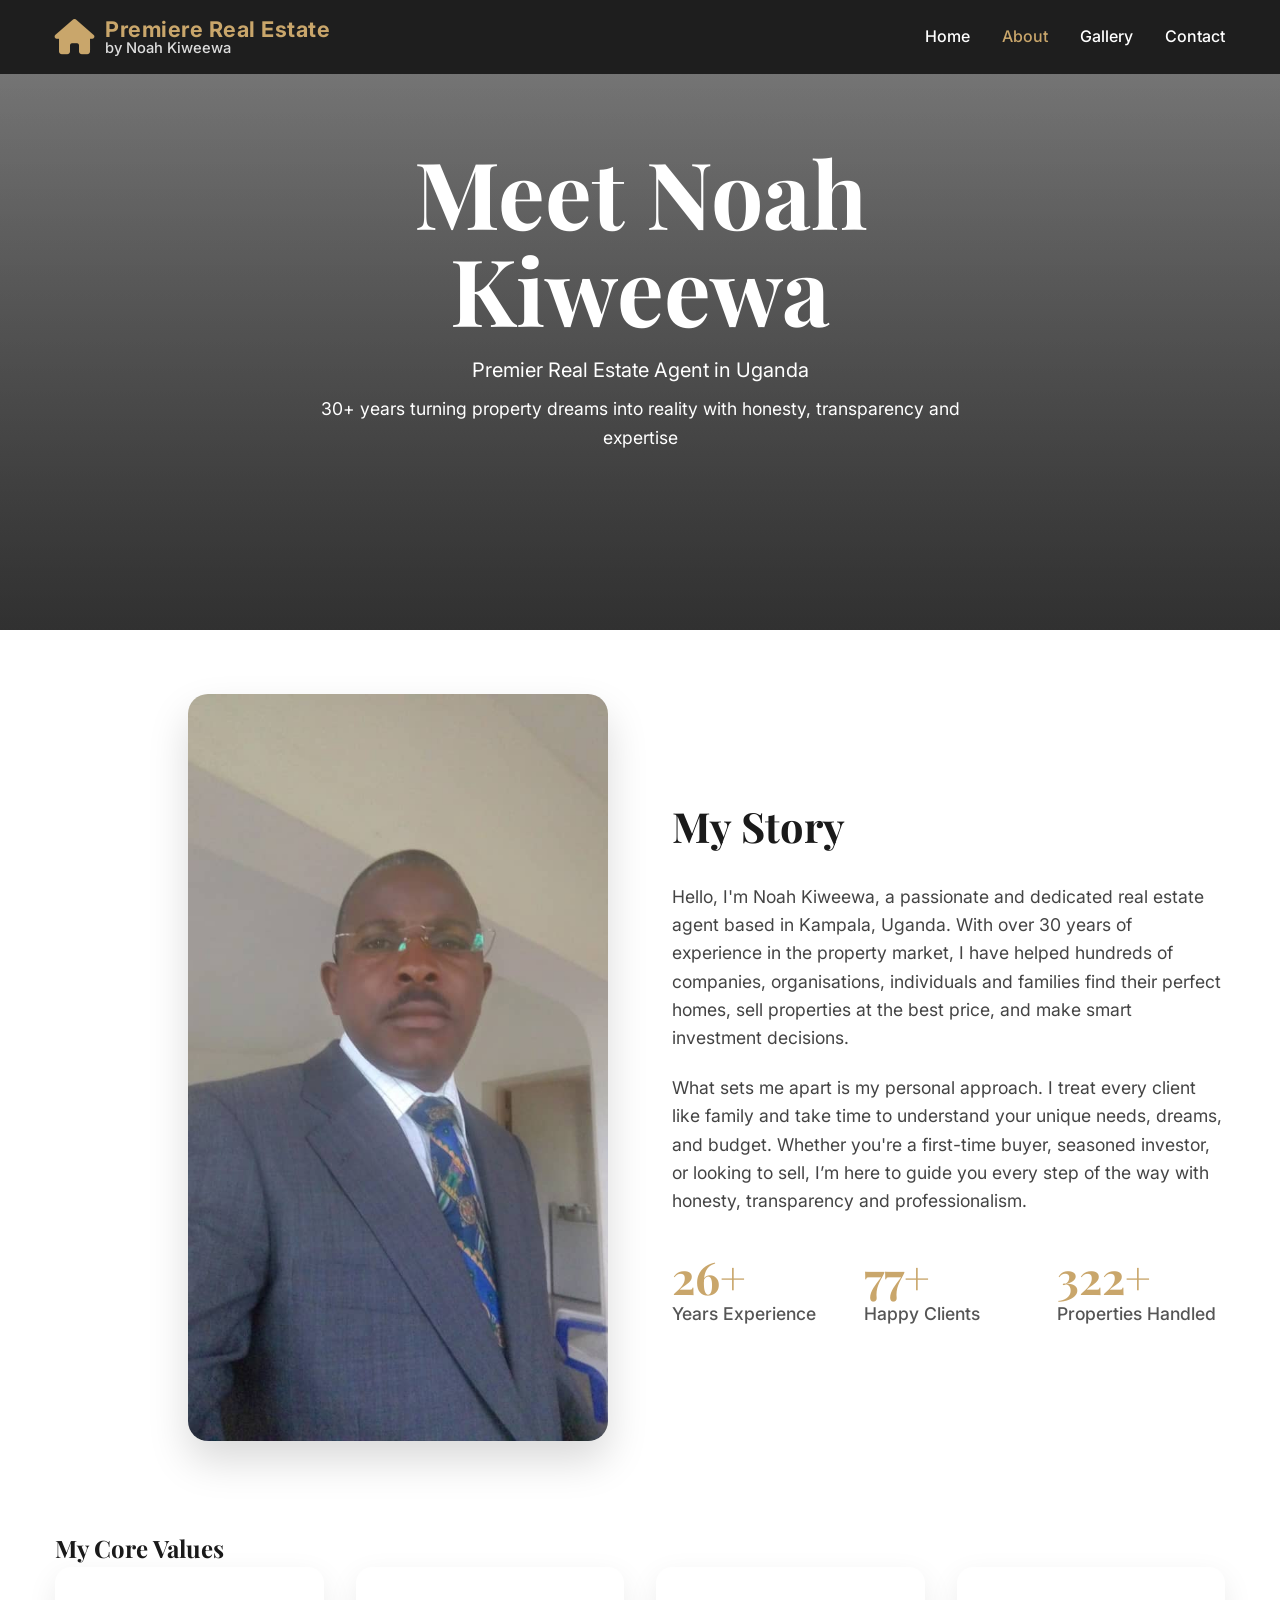
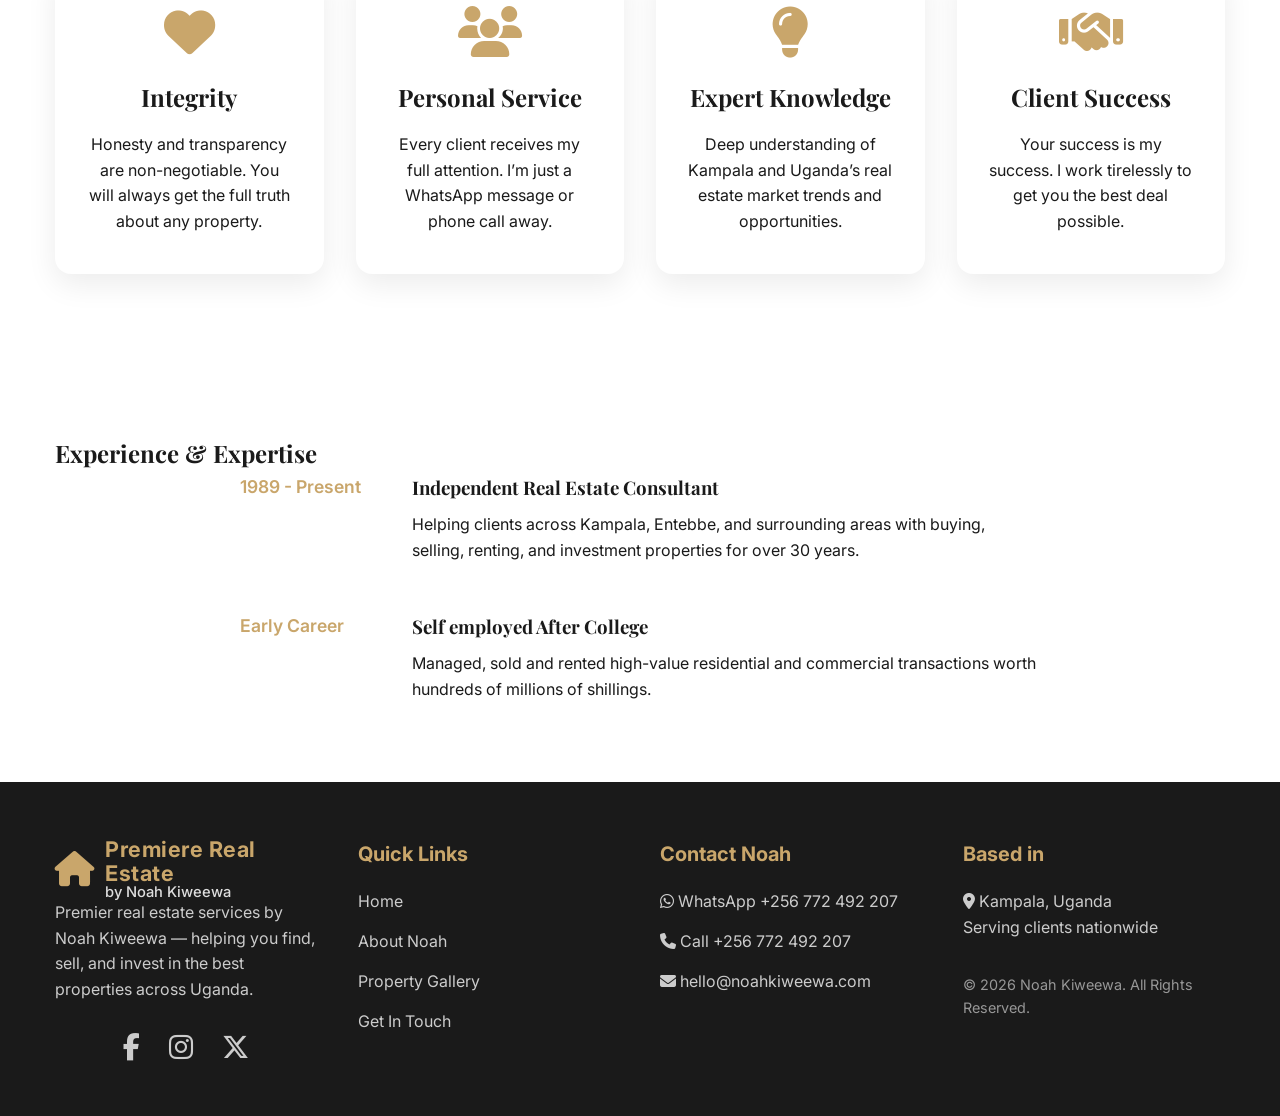
==== commit 34004912: "Update about.html" ====
--- a/about.html
+++ b/about.html
@@ -5,7 +5,7 @@
     <meta name="viewport" content="width=device-width, initial-scale=1.0">
     <meta name="description" content="About Noah Kiweewa - Premier Real Estate Agent with 30+ years experience helping clients buy, sell, and invest in prime properties across Uganda.">
     <title>About Noah Kiweewa | Premiere Real Estate</title>
-    <link rel="canonical" href="https://noahkiweewa.com/" />
+    <link rel="canonical" href="https://noahkiweewa.com/about" />
     <!-- Cloudflare Font Awesome -->
     <link rel="stylesheet" href="https://cdnjs.cloudflare.com/ajax/libs/font-awesome/6.5.1/css/all.min.css">
     
